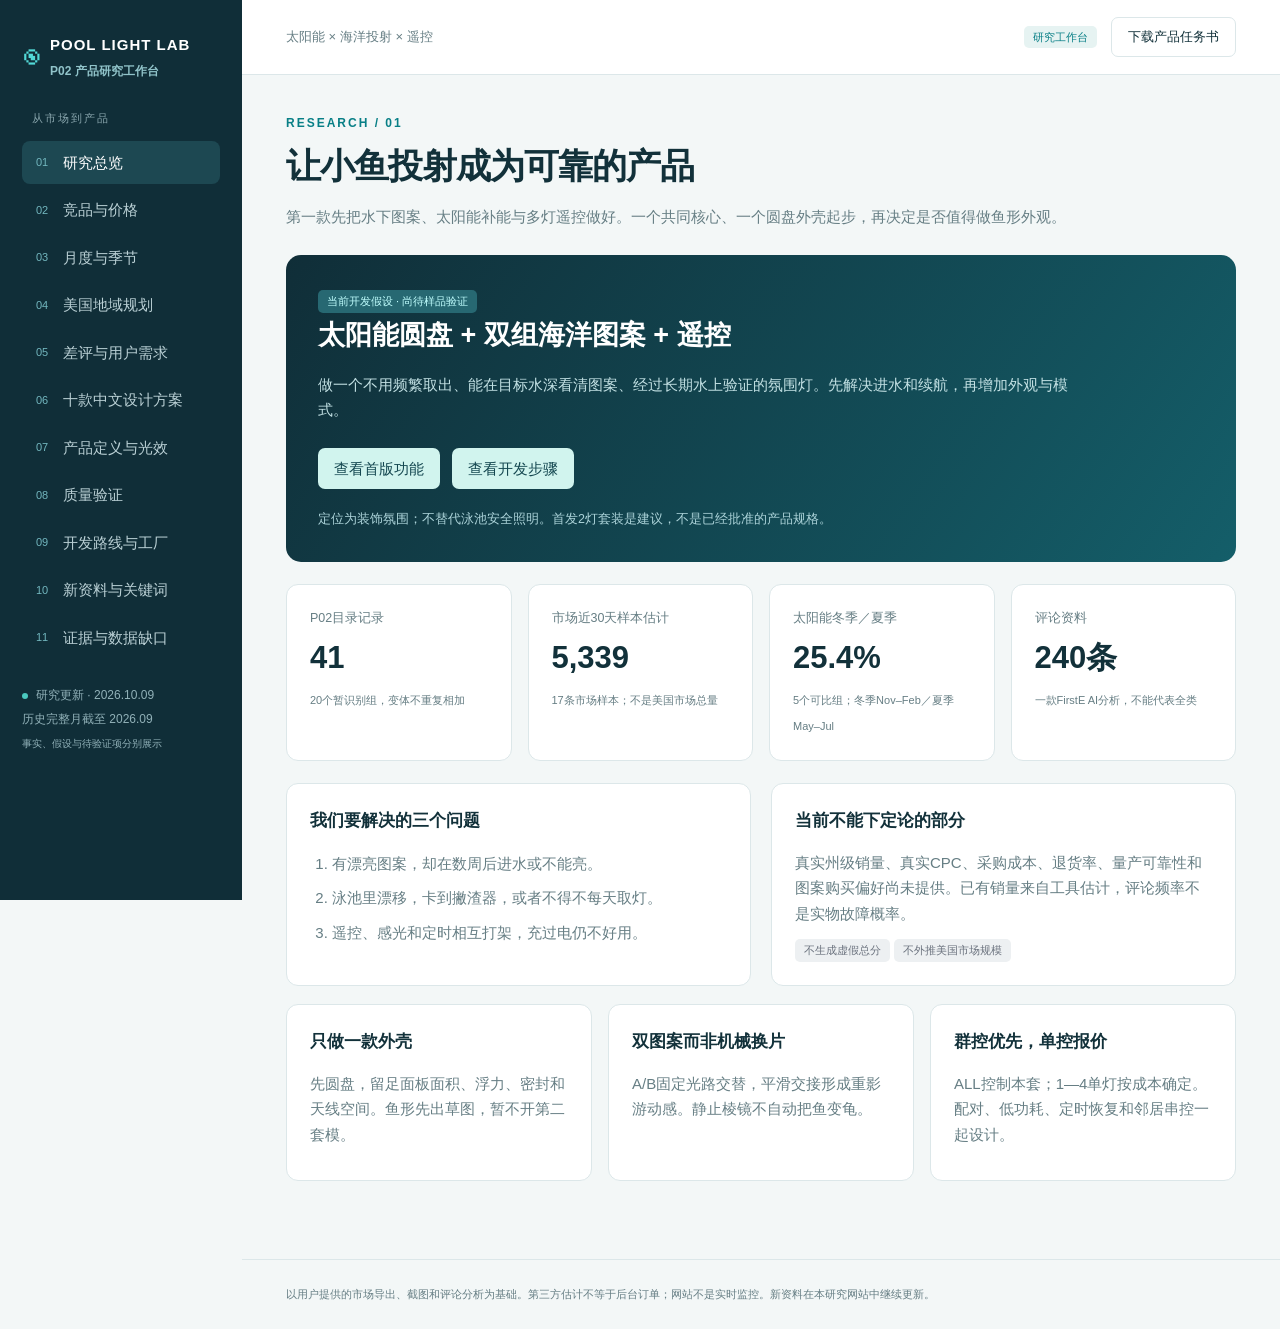
==== P02-GitHub-Website/index.html @ 94865dea "Add files via upload" ====
<!doctype html><html lang="zh-CN"><head><meta charset="utf-8"><meta name="viewport" content="width=device-width,initial-scale=1"><title>P02 · 太阳能投射泳池灯研究</title><meta name="description" content="P02泳池灯的市场、季节、评论、产品定义与质量验证研究工作台。"><link rel="stylesheet" href="style.css"></head><body>
<aside class="sidebar"><a class="brand" href="#overview"><span class="brandmark">◉</span><strong>POOL LIGHT LAB<small>P02 产品研究工作台</small></strong></a><div class="navlabel">从市场到产品</div><nav id="navigation"></nav><div class="sidebarfoot"><span class="dot"></span>研究更新 · 2026.10.09<br>历史完整月截至 2026.09<br><small>事实、假设与待验证项分别展示</small></div></aside>
<main><header class="topbar"><span>太阳能 × 海洋投射 × 遥控</span><div><span class="pill">研究工作台</span> <button id="exportBrief" class="ghost">下载产品任务书</button></div></header><div id="app" aria-live="polite"></div><footer>以用户提供的市场导出、截图和评论分析为基础。第三方估计不等于后台订单；网站不是实时监控。新资料在本研究网站中继续更新。</footer></main>
<dialog id="imageDialog"><button id="closeImage" aria-label="关闭图片">×</button><img id="largeImage" alt="竞品原始截图"></dialog><div id="toast" role="status"></div>
<script src="content.js"></script><script src="app.js"></script><script src="climate.js"></script><script src="concepts-v2.js"></script></body></html>
---- P02-GitHub-Website/style.css ----
:root{--ink:#12313a;--muted:#667e84;--teal:#087f86;--sea:#0fa6ad;--nav:#102e38;--line:#dce7e9;--paper:#f3f7f7;--amber:#996321;--red:#ba4945}*{box-sizing:border-box}html{scroll-behavior:smooth}body{margin:0;color:var(--ink);background:var(--paper);font:15px/1.7 "Segoe UI","Microsoft YaHei",sans-serif}button,input,select{font:inherit}button,select{cursor:pointer}a{color:var(--teal)}button:focus-visible,a:focus-visible,input:focus-visible,select:focus-visible{outline:3px solid #ffc45b;outline-offset:3px}.sidebar{position:fixed;inset:0 auto 0 0;width:242px;padding:32px 22px;background:var(--nav);color:#bad0d5;z-index:5}.brand{color:white;text-decoration:none;display:flex;gap:10px;align-items:center;line-height:1.4}.brand strong{font-size:15px;letter-spacing:1px}.brand small{display:block;letter-spacing:0;font-size:12px;color:#91c4ca;margin-top:8px}.brandmark{font-size:35px;color:#52d9d7}.navlabel{margin:42px 10px 13px;font-size:11px;color:#89a6ad;letter-spacing:2px}nav a{display:flex;align-items:center;gap:15px;padding:12px 14px;color:#bad0d5;text-decoration:none;border-radius:8px;margin:4px 0}nav a.active{background:#1d4852;color:#fff}nav a span{font-size:11px;color:#73b7bf}.sidebarfoot{position:absolute;bottom:26px;font-size:12px;line-height:2;color:#91b1b8}.sidebarfoot small{font-size:10px}.dot{display:inline-block;width:6px;height:6px;border-radius:50%;background:#4ac9bf;margin-right:8px}main{margin-left:242px}.topbar{height:75px;background:#fff;border-bottom:1px solid var(--line);display:flex;align-items:center;justify-content:space-between;padding:0 44px;color:var(--muted);font-size:13px}.topbar div{display:flex;gap:14px;align-items:center}#app{max-width:1450px;margin:auto;padding:38px 44px 60px}.eyebrow{color:var(--teal);font-size:12px;letter-spacing:2px;font-weight:700}.title{font-size:35px;line-height:1.35;letter-spacing:-1px;margin:9px 0 14px}.subtitle{color:var(--muted);max-width:900px;margin:0 0 26px}.pill,.tag{display:inline-block;border-radius:5px;background:#e6f3f2;color:var(--teal);padding:2px 9px;font-size:11px}.tag.assumption{background:#fff2d7;color:#8a6028}.tag.missing{background:#edf0f2;color:#6b727e}.tag.risk{background:#fff0ec;color:#a84237}button{border:0;border-radius:7px;padding:8px 16px;background:var(--teal);color:white}button.ghost{background:white;color:var(--ink);border:1px solid var(--line)}button:disabled{opacity:.5;cursor:default}.hero{position:relative;padding:32px;background:linear-gradient(125deg,#102e38,#145e69);border-radius:15px;color:white;overflow:hidden}.hero h2{font-size:27px;margin:0 0 13px}.hero p{max-width:760px;color:#c3e1e4;margin:0}.hero .pill{background:#276872;color:#c1ffff}.hero .actions{display:flex;gap:12px;flex-wrap:wrap;margin-top:25px}.hero button{background:#d1f4ee;color:#144750}.hero small{display:block;margin-top:20px;color:#acd3d9}.metrics{display:grid;grid-template-columns:repeat(4,minmax(0,1fr));gap:16px;margin:22px 0}.metric,.card{background:#fff;border:1px solid var(--line);border-radius:12px;padding:23px}.metric small{color:var(--muted);display:block}.metric strong{display:block;font-size:31px;line-height:1.3;margin:8px 0;color:var(--ink)}.metric em{font-style:normal;font-size:11px;color:var(--muted)}h2{font-size:22px;margin:29px 0 16px}h3{font-size:17px;margin:0 0 14px}p{margin:10px 0}.grid2{display:grid;grid-template-columns:1fr 1fr;gap:20px}.grid3{display:grid;grid-template-columns:repeat(3,1fr);gap:16px}.card{margin-bottom:18px}.card p{color:var(--muted)}.notice{border-left:3px solid #d4a452;background:#fff8e9;color:#725723;padding:13px 18px;font-size:13px;margin:16px 0 22px;border-radius:0 7px 7px 0}.notice.teal{background:#e7f5f2;border-color:#25a096;color:#246267}.controls{display:flex;gap:14px;flex-wrap:wrap;align-items:center;margin:0 0 20px}.controls label{font-size:12px;color:var(--muted)}select,input[type=search],input[type=number]{border:1px solid var(--line);border-radius:6px;padding:8px 10px;background:white;color:var(--ink)}input[type=search]{min-width:260px}input[type=range]{accent-color:var(--teal);width:100%;cursor:grab}.sliderbar{display:flex;gap:16px;align-items:center;padding:15px 0}.sliderbar strong{white-space:nowrap;font-size:24px;color:var(--teal)}.chart{width:100%;display:block;min-height:230px}.chart text{fill:#768e95;font:12px "Microsoft YaHei",sans-serif}.chart .hit{cursor:pointer}.chart .hit:hover{fill:#d3f3ef}.chart .axis{stroke:#e8eff0}.tablewrap{overflow:auto;border:1px solid var(--line);border-radius:9px}table{width:100%;border-collapse:collapse;font-size:13px;background:white}th{background:#edf4f4;color:#45636d;text-align:left;font-weight:600;white-space:nowrap}td,th{padding:12px 14px;border-bottom:1px solid var(--line);vertical-align:top}td{min-width:85px}tr:last-child td{border:0}tbody tr:hover{background:#f8fbfb}td.titlecell{min-width:300px;max-width:430px}td small{display:block;color:var(--muted)}.num{font-variant-numeric:tabular-nums;font-weight:600}.imagecard img{width:100%;height:260px;object-fit:contain;background:#fff;cursor:zoom-in}.imagecard .facts{padding-top:15px;font-size:13px}.imagecard strong{display:block;font-size:16px}.source{font-size:11px;color:var(--muted);margin-top:12px}.flow{display:flex;align-items:stretch;gap:10px;margin:20px 0;flex-wrap:wrap}.flow span{padding:12px 16px;border:1px solid var(--line);border-radius:7px;background:#fff;flex:1;text-align:center;min-width:100px}.flow b{align-self:center;color:#69a0a7}.checklist{padding-left:22px;color:var(--muted)}.checklist li{margin:9px 0}.barrow{display:grid;grid-template-columns:150px 1fr 72px;gap:14px;align-items:center;font-size:13px;margin:14px 0}.bartrack{height:12px;background:#f0f3f3;border-radius:3px;overflow:hidden}.barfill{height:100%;background:#b75a4b;border-radius:3px}.barfill.positive{background:var(--teal)}.map{display:grid;grid-template-columns:repeat(12,1fr);grid-template-rows:repeat(8,42px);gap:5px;margin:15px 0 24px}.state{padding:0;position:relative;border:1px solid #d2e2e5;background:#e7edef;color:#728990;font-size:12px;font-weight:600;border-radius:5px}.state.selected{outline:3px solid #0c7680;outline-offset:1px}.state.active{background:#1e918f;color:white}.state.start{background:#83c9b9;color:#144f4a}.state.close{background:#dcbe83;color:#6d4e21}.state.off{background:#e9eff0;color:#7c969c}.legend{display:flex;flex-wrap:wrap;gap:17px;font-size:11px;color:var(--muted)}.legend i{display:inline-block;width:12px;height:12px;background:#e9eff0;vertical-align:middle;margin-right:5px;border-radius:2px}.statepanel{background:#f5f9f9;border-radius:8px;padding:17px}.statemini{display:grid;grid-template-columns:repeat(12,1fr);gap:3px;margin:12px 0}.statemini span{padding:6px 0;text-align:center;border-radius:3px;background:#e9eff0;font-size:10px}.statemini span.on{background:#1e918f;color:white}.optical{position:relative;background:linear-gradient(#12363f,#085f70);border-radius:10px;overflow:hidden;min-height:300px;padding:20px}.optical svg{width:100%;height:270px}.optical .a{color:#ed6261}.optical .b{color:#55d7c5}.optical .mode-b .a{opacity:.12}.optical .mode-a .b{opacity:.12}.optical .mode-flow .a{animation:shiftA 10s infinite}.optical .mode-flow .b{animation:shiftB 10s infinite}@keyframes shiftA{0%,100%{opacity:1}50%{opacity:.12}}@keyframes shiftB{0%,100%{opacity:.12}50%{opacity:1}}.formgrid{display:grid;grid-template-columns:1fr 1fr;gap:13px}.formgrid label{color:var(--muted);font-size:12px}.formgrid input{display:block;width:100%;margin-top:4px}.result{background:#e8f5f1;padding:18px;border-radius:9px;font-size:13px;margin-top:16px}.result strong{display:block;font-size:27px;color:var(--teal)}.step{position:relative;padding-left:49px;margin-bottom:25px}.step .number{position:absolute;left:0;top:0;width:30px;height:30px;background:#daeeed;color:var(--teal);border-radius:50%;display:grid;place-content:center;font-size:12px;font-weight:700}.step h3{margin-bottom:6px}.step p{margin:0;color:var(--muted);font-size:14px}.step .gate{margin-top:9px;background:#fff6e4;padding:9px 12px;border-radius:5px;color:#836528;font-size:12px}details{border-bottom:1px solid var(--line);padding:15px 0}summary{font-weight:600;cursor:pointer}details p{font-size:14px;color:var(--muted)}.progress{display:flex;gap:8px;flex-wrap:wrap}.progress span{background:#eef3f4;padding:5px 12px;font-size:12px;border-radius:5px}.progress span.done{background:#d9ede7;color:#277259}footer{padding:25px 44px;border-top:1px solid var(--line);font-size:11px;color:var(--muted)}dialog{width:min(95vw,1100px);padding:20px;border:0;border-radius:12px;background:#fff}dialog::backdrop{background:#001d2bbb}dialog img{width:100%;height:85vh;object-fit:contain}dialog button{position:absolute;right:14px;top:14px;font-size:22px}#toast{position:fixed;bottom:25px;left:50%;transform:translateX(-50%);background:#143f49;color:#fff;padding:10px 20px;border-radius:7px;display:none;z-index:20}.empty{padding:40px;color:var(--muted);text-align:center}.note{color:var(--muted);font-size:12px}.controlbox{background:#edf6f5;padding:17px;border-radius:9px}.tabs{display:flex;gap:8px;flex-wrap:wrap;margin-bottom:16px}.tabs button{background:#e8eff0;color:#506b73}.tabs button.active{background:var(--teal);color:white}.badgecount{font-size:12px;color:#719399}.sectioncopy{max-width:980px;line-height:1.95}.sectioncopy h3{margin-top:24px}.radiofake{font-size:12px;color:var(--amber)}.narrow{max-width:1020px}
@media(min-width:1600px){.map{grid-template-rows:repeat(8,50px)}}@media(max-width:1120px){.sidebar{width:200px;padding:25px 14px}main{margin-left:200px}.topbar{padding:0 25px}#app{padding:28px 25px}.metrics{grid-template-columns:repeat(2,1fr)}.grid3{grid-template-columns:1fr}.grid2{grid-template-columns:1fr}.imagecard img{height:320px}.title{font-size:29px}}@media(max-width:700px){.sidebar{position:relative;width:100%;padding:18px}.sidebar .navlabel,.sidebarfoot{display:none}nav{display:flex;overflow:auto;margin-top:13px;gap:4px}nav a{white-space:nowrap;padding:7px 10px;font-size:12px}nav a span{display:none}main{margin-left:0}.topbar{height:62px;padding:0 18px}.topbar>span{display:none}#app{padding:23px 18px}.title{font-size:27px}.hero{padding:23px}.hero h2{font-size:23px}.metrics{gap:9px}.metric{padding:16px}.metric strong{font-size:26px}.card{padding:17px}.map{grid-template-rows:repeat(8,28px);gap:3px}.state{font-size:9px}.barrow{grid-template-columns:110px 1fr 55px;gap:8px}.formgrid{grid-template-columns:1fr}footer{padding:20px}.chart{min-height:180px}.sliderbar strong{font-size:19px}.topbar div{gap:9px}.grid3 .imagecard img{height:300px}}
.geoLayout{display:grid;grid-template-columns:minmax(0,2fr) minmax(260px,1fr);gap:20px}.climateMap{width:100%;height:auto;min-height:280px}.climateMap path{cursor:pointer;transition:fill .25s}.climateMap path:hover,.climateMap path:focus{stroke:#152c48;stroke-width:3;outline:none}.climateMap text{font-size:12px;fill:#687586}.geoGradient{display:inline-block;width:140px;height:12px;background:linear-gradient(90deg,hsl(218 55% 86%),hsl(123 65% 65%),hsl(28 70% 46%));vertical-align:middle}.controls input[type=range]{min-width:180px;flex:1}@media(max-width:1000px){.geoLayout{grid-template-columns:1fr}}
@media(min-width:701px){.sidebar{overflow-y:auto}.sidebarfoot{position:static;margin-top:24px}.navlabel{margin-top:28px}nav a{padding-top:9px;padding-bottom:9px}}
.conceptBoard img{display:block;width:100%;height:auto;cursor:zoom-in;border-radius:8px;margin-top:15px}.conceptHeading{display:flex;justify-content:space-between;gap:20px;align-items:start}.conceptHeading h2{margin:7px 0}.conceptDownload{white-space:nowrap}.conceptLinks{display:flex;gap:8px;flex-wrap:wrap;margin:20px 0}.conceptLinks a{background:#e0efef;padding:6px 12px;text-decoration:none;border-radius:6px}.conceptBoard{scroll-margin-top:20px}.conceptHeading p{margin:0}@media(max-width:700px){.conceptHeading{display:block}.conceptDownload{display:inline-block;margin-top:10px}}
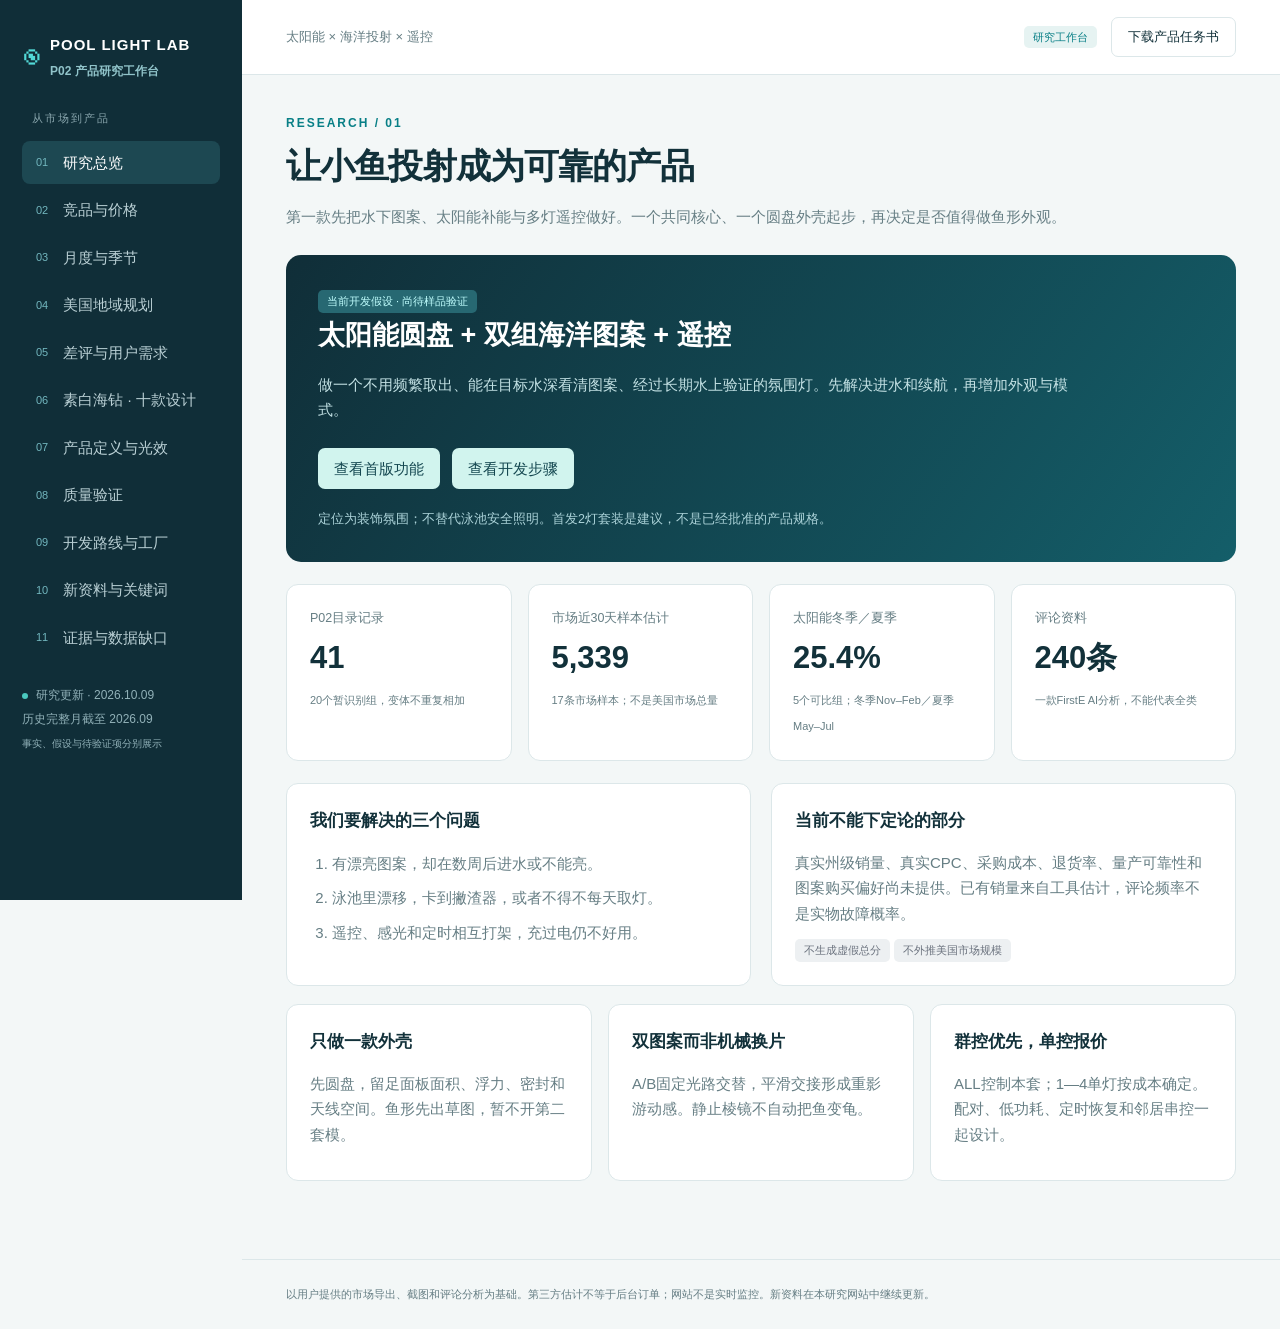
==== commit 313c60ad: "Refine white circular cone designs and retire previous concepts" ====
--- a/P02-GitHub-Website/index.html
+++ b/P02-GitHub-Website/index.html
@@ -2,4 +2,4 @@
 <aside class="sidebar"><a class="brand" href="#overview"><span class="brandmark">◉</span><strong>POOL LIGHT LAB<small>P02 产品研究工作台</small></strong></a><div class="navlabel">从市场到产品</div><nav id="navigation"></nav><div class="sidebarfoot"><span class="dot"></span>研究更新 · 2026.10.09<br>历史完整月截至 2026.09<br><small>事实、假设与待验证项分别展示</small></div></aside>
 <main><header class="topbar"><span>太阳能 × 海洋投射 × 遥控</span><div><span class="pill">研究工作台</span> <button id="exportBrief" class="ghost">下载产品任务书</button></div></header><div id="app" aria-live="polite"></div><footer>以用户提供的市场导出、截图和评论分析为基础。第三方估计不等于后台订单；网站不是实时监控。新资料在本研究网站中继续更新。</footer></main>
 <dialog id="imageDialog"><button id="closeImage" aria-label="关闭图片">×</button><img id="largeImage" alt="竞品原始截图"></dialog><div id="toast" role="status"></div>
-<script src="content.js"></script><script src="app.js"></script><script src="climate.js"></script><script src="concepts-v2.js"></script></body></html>
+<script src="content.js"></script><script src="app.js"></script><script src="climate.js"></script><script src="concepts-v3.js"></script></body></html>
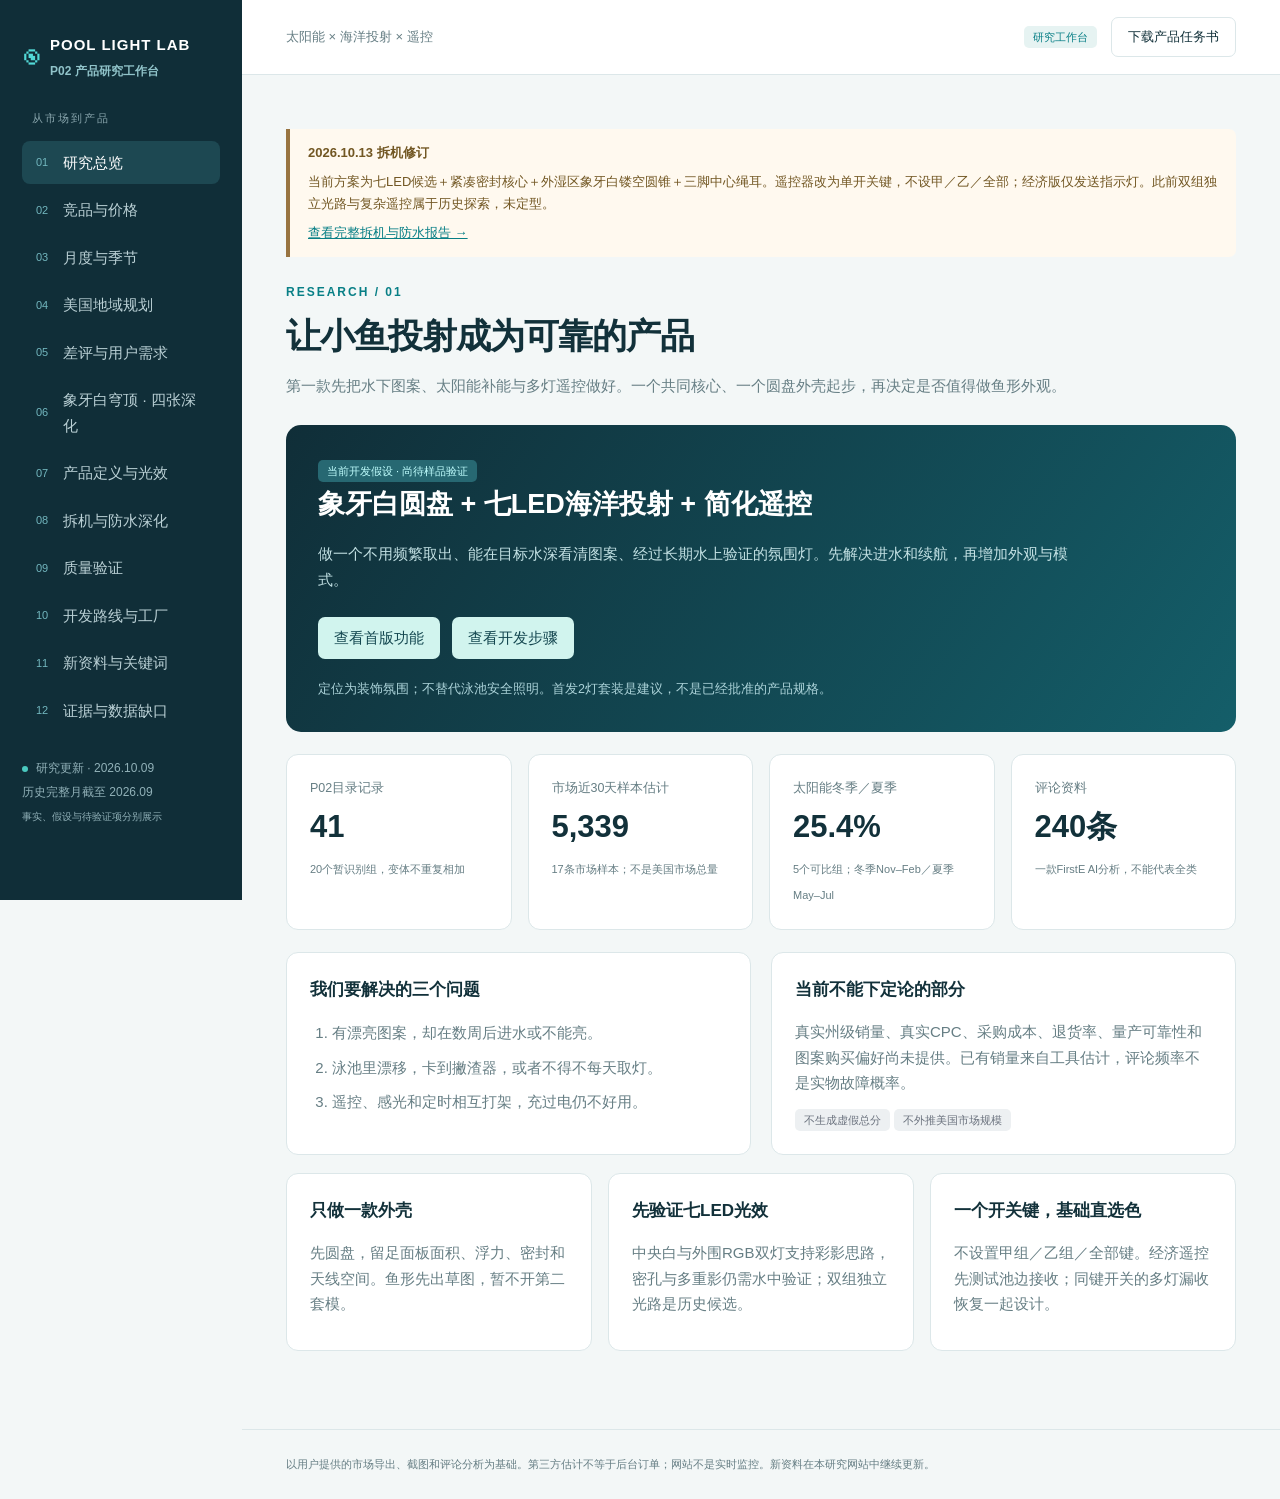
==== commit 787e7dc8: "Add teardown evidence, waterproofing report and four refined concepts" ====
--- a/P02-GitHub-Website/index.html
+++ b/P02-GitHub-Website/index.html
@@ -2,4 +2,4 @@
 <aside class="sidebar"><a class="brand" href="#overview"><span class="brandmark">◉</span><strong>POOL LIGHT LAB<small>P02 产品研究工作台</small></strong></a><div class="navlabel">从市场到产品</div><nav id="navigation"></nav><div class="sidebarfoot"><span class="dot"></span>研究更新 · 2026.10.09<br>历史完整月截至 2026.09<br><small>事实、假设与待验证项分别展示</small></div></aside>
 <main><header class="topbar"><span>太阳能 × 海洋投射 × 遥控</span><div><span class="pill">研究工作台</span> <button id="exportBrief" class="ghost">下载产品任务书</button></div></header><div id="app" aria-live="polite"></div><footer>以用户提供的市场导出、截图和评论分析为基础。第三方估计不等于后台订单；网站不是实时监控。新资料在本研究网站中继续更新。</footer></main>
 <dialog id="imageDialog"><button id="closeImage" aria-label="关闭图片">×</button><img id="largeImage" alt="竞品原始截图"></dialog><div id="toast" role="status"></div>
-<script src="content.js"></script><script src="app.js"></script><script src="climate.js"></script><script src="concepts-v3.js"></script></body></html>
+<script src="content.js"></script><script src="app.js"></script><script src="climate.js"></script><script src="concepts-v3.js"></script><script src="teardown.js"></script></body></html>
--- a/P02-GitHub-Website/style.css
+++ b/P02-GitHub-Website/style.css
@@ -2,4 +2,5 @@
 @media(min-width:1600px){.map{grid-template-rows:repeat(8,50px)}}@media(max-width:1120px){.sidebar{width:200px;padding:25px 14px}main{margin-left:200px}.topbar{padding:0 25px}#app{padding:28px 25px}.metrics{grid-template-columns:repeat(2,1fr)}.grid3{grid-template-columns:1fr}.grid2{grid-template-columns:1fr}.imagecard img{height:320px}.title{font-size:29px}}@media(max-width:700px){.sidebar{position:relative;width:100%;padding:18px}.sidebar .navlabel,.sidebarfoot{display:none}nav{display:flex;overflow:auto;margin-top:13px;gap:4px}nav a{white-space:nowrap;padding:7px 10px;font-size:12px}nav a span{display:none}main{margin-left:0}.topbar{height:62px;padding:0 18px}.topbar>span{display:none}#app{padding:23px 18px}.title{font-size:27px}.hero{padding:23px}.hero h2{font-size:23px}.metrics{gap:9px}.metric{padding:16px}.metric strong{font-size:26px}.card{padding:17px}.map{grid-template-rows:repeat(8,28px);gap:3px}.state{font-size:9px}.barrow{grid-template-columns:110px 1fr 55px;gap:8px}.formgrid{grid-template-columns:1fr}footer{padding:20px}.chart{min-height:180px}.sliderbar strong{font-size:19px}.topbar div{gap:9px}.grid3 .imagecard img{height:300px}}
 .geoLayout{display:grid;grid-template-columns:minmax(0,2fr) minmax(260px,1fr);gap:20px}.climateMap{width:100%;height:auto;min-height:280px}.climateMap path{cursor:pointer;transition:fill .25s}.climateMap path:hover,.climateMap path:focus{stroke:#152c48;stroke-width:3;outline:none}.climateMap text{font-size:12px;fill:#687586}.geoGradient{display:inline-block;width:140px;height:12px;background:linear-gradient(90deg,hsl(218 55% 86%),hsl(123 65% 65%),hsl(28 70% 46%));vertical-align:middle}.controls input[type=range]{min-width:180px;flex:1}@media(max-width:1000px){.geoLayout{grid-template-columns:1fr}}
 @media(min-width:701px){.sidebar{overflow-y:auto}.sidebarfoot{position:static;margin-top:24px}.navlabel{margin-top:28px}nav a{padding-top:9px;padding-bottom:9px}}
-.conceptBoard img{display:block;width:100%;height:auto;cursor:zoom-in;border-radius:8px;margin-top:15px}.conceptHeading{display:flex;justify-content:space-between;gap:20px;align-items:start}.conceptHeading h2{margin:7px 0}.conceptDownload{white-space:nowrap}.conceptLinks{display:flex;gap:8px;flex-wrap:wrap;margin:20px 0}.conceptLinks a{background:#e0efef;padding:6px 12px;text-decoration:none;border-radius:6px}.conceptBoard{scroll-margin-top:20px}.conceptHeading p{margin:0}@media(max-width:700px){.conceptHeading{display:block}.conceptDownload{display:inline-block;margin-top:10px}}
+.conceptBoard img{display:block;width:100%;height:auto;cursor:zoom-in;border-radius:8px;margin-top:15px}.conceptHeading{display:flex;justify-content:space-between;gap:20px;align-items:start}.conceptHeading h2{margin:7px 0}.conceptDownload{white-space:nowrap}.conceptLinks{display:flex;gap:8px;flex-wrap:wrap;margin:20px 0}.conceptLinks a{background:#e0efef;padding:6px 12px;text-decoration:none;border-radius:6px}.conceptBoard{scroll-margin-top:20px}.conceptHeading p{margin:0}@media(max-width:700px){.conceptHeading{display:block}.conceptDownload{display:inline-block;margin-top:10px}}
+.td-revision{border-left:4px solid #987441;background:#fff9ef;margin-bottom:25px}.td-revision p{margin:7px 0}.td-hero{display:grid;grid-template-columns:1fr 180px;gap:30px;padding:35px;background:#153e46;color:#eef6f5;border-radius:12px;margin:25px 0}.td-hero h2{font-size:30px;line-height:1.4;color:#fff}.td-hero a{color:#daf2ed}.td-count{display:flex;flex-direction:column;justify-content:center;border-left:1px solid #4c7076;padding-left:30px}.td-count strong{font:88px/1 Georgia,serif;color:#e3c893}.td-count small{margin-top:14px;line-height:1.6}.td-evidence{display:grid;grid-template-columns:repeat(3,minmax(0,1fr));gap:15px}.td-evidence figure{margin:0;border:1px solid var(--line);border-radius:8px;overflow:hidden}.td-evidence img{display:block;width:100%;height:230px;object-fit:contain;background:#f2eee7;cursor:zoom-in}.td-evidence figcaption{padding:14px;font-size:13px}.td-evidence figcaption span{display:block;color:var(--muted);margin-top:5px}.td-section{scroll-margin-top:20px;line-height:1.9}.td-section h2{font-size:24px;border-bottom:1px solid var(--line);padding-bottom:13px}.td-section h3{margin-top:26px}.td-section p{max-width:1020px}.td-section td{min-width:130px}.td-section[hidden]{display:none}.td-toc input{width:100%;margin:10px 0}.td-toc .conceptLinks a{font-size:13px}.td-history img{width:100%;height:auto;cursor:zoom-in}.td-history article{margin-top:28px}.td-ledlayout{display:grid;grid-template-columns:250px 1fr;gap:30px;align-items:center}.td-ledboard{width:230px;height:230px;position:relative;border:6px solid #d9e3e3;background:#f2f5f3;border-radius:50%;margin:15px auto}.td-led{position:absolute;width:36px;height:36px;display:grid;place-items:center;border-radius:7px;background:#c1cecc;color:#475e5c;font-size:12px;transform:translate(-50%,-50%);left:50%;top:50%}.td-led.red.lit{background:#ec6161;color:#fff;box-shadow:0 0 18px #eb6767}.td-led.green.lit{background:#29b06d;color:#fff;box-shadow:0 0 18px #4dc592}.td-led.blue.lit{background:#4a82dc;color:#fff;box-shadow:0 0 18px #709ce6}.td-led.white.lit{background:#fff7d0;box-shadow:0 0 20px #fff0a8}.td-led.pos0{top:18%}.td-led.pos1{top:34%;left:80%}.td-led.pos2{top:66%;left:80%}.td-led.pos3{top:82%}.td-led.pos4{top:66%;left:20%}.td-led.pos5{top:34%;left:20%}@media(max-width:900px){.td-evidence{grid-template-columns:repeat(2,minmax(0,1fr))}.td-ledlayout{grid-template-columns:1fr}.td-hero{grid-template-columns:1fr}.td-count{flex-direction:row;align-items:center;gap:20px;border:0;border-top:1px solid #4c7076;padding:20px 0 0}}@media(max-width:550px){.td-evidence{grid-template-columns:1fr}.td-hero{padding:23px}.td-hero h2{font-size:25px}.td-count strong{font-size:60px}.td-section h2{font-size:21px}}
